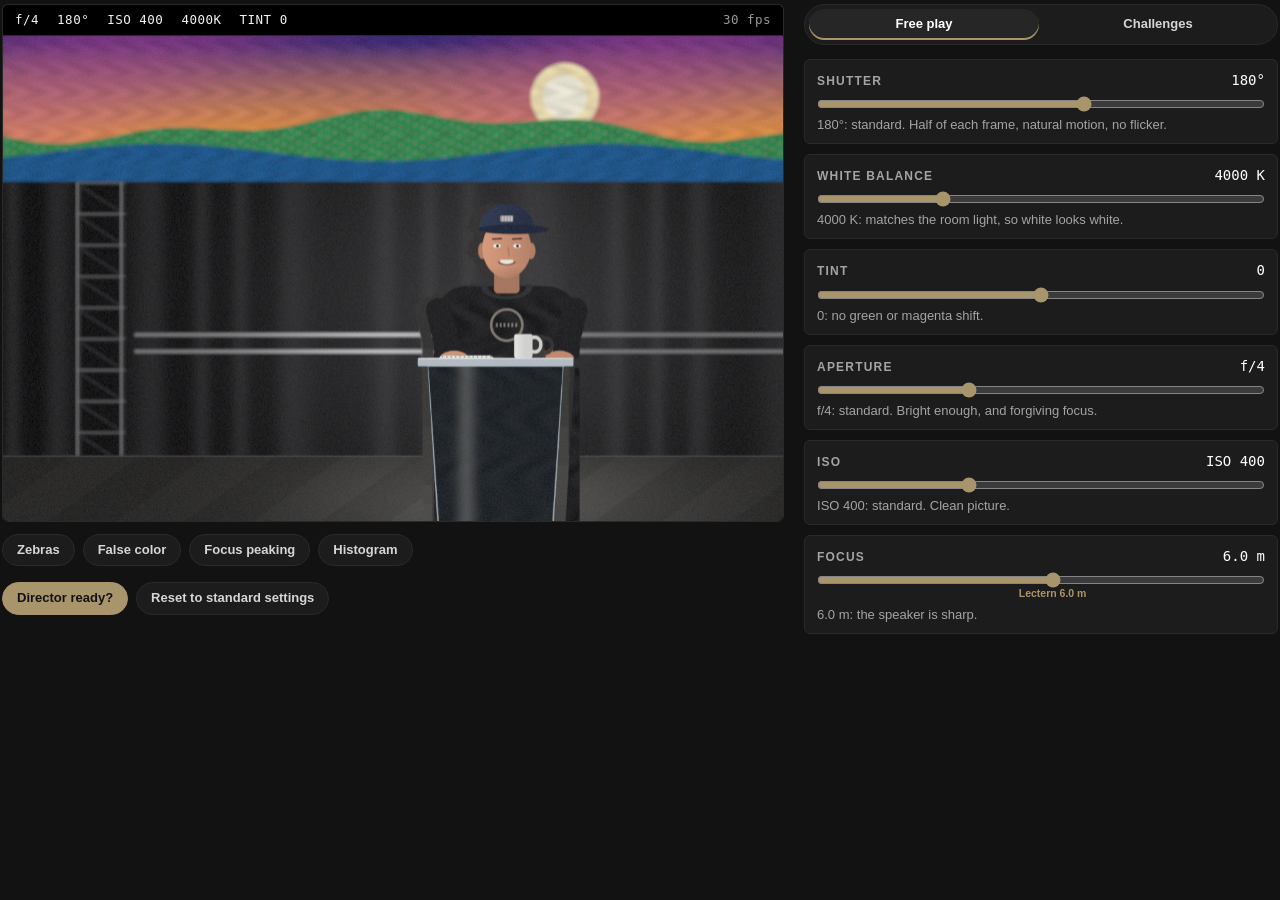
==== docs/tools/virtual-camera/index.html @ bad16772 "feat(virtual-camera): add WebGL2 camera pipeline and practice UI Co-Authored-By: Claude Opus 5.5 <no" ====
<!doctype html>
<html lang="en">
  <head>
    <meta charset="utf-8" />
    <meta name="viewport" content="width=device-width, initial-scale=1" />
    <title>Dial in the shot</title>
    <link rel="stylesheet" href="vcam.css" />
  </head>
  <body>
    <main class="vcam">
      <section class="finder" aria-label="Camera viewfinder">
        <div class="status" id="status"></div>
        <div class="screen">
          <canvas id="view" role="img" aria-label="The practice camera's picture of a speaker at a lectern in front of an LED wall"></canvas>
          <canvas id="histogram" class="histogram" width="192" height="88" hidden aria-hidden="true"></canvas>
          <p class="nogl" id="nogl" hidden>
            This practice camera needs WebGL2, which this browser doesn't have turned on. Try a recent version of Chrome, Edge, Firefox or Safari.
          </p>
        </div>
        <div class="tools" role="group" aria-label="Camera tools">
          <button type="button" data-tool="zebras" aria-pressed="false">Zebras</button>
          <button type="button" data-tool="falseColor" aria-pressed="false">False color</button>
          <button type="button" data-tool="peaking" aria-pressed="false">Focus peaking</button>
          <button type="button" data-tool="histogram" aria-pressed="false">Histogram</button>
        </div>
        <div class="legend" id="legend" hidden>
          <p class="legend-title">False color chart</p>
          <ul>
            <li><i style="background: #7320a0"></i>Crushed to black</li>
            <li><i style="background: #1a59e6"></i>Too dark</li>
            <li><i style="background: #808080"></i>In between</li>
            <li><i style="background: #33bf4d"></i>Middle gray</li>
            <li><i style="background: #f28cb3"></i>Good skin</li>
            <li><i style="background: #f2d926"></i>Almost too bright</li>
            <li><i style="background: #e61f1a"></i>Blown out</li>
          </ul>
        </div>
      </section>

      <section class="panel" aria-label="Camera settings">
        <div class="modes" role="tablist" aria-label="Mode">
          <button type="button" role="tab" data-mode="free" aria-selected="true">Free play</button>
          <button type="button" role="tab" data-mode="challenges" aria-selected="false">Challenges</button>
        </div>

        <div id="challenges" hidden>
          <ol class="scenario-list" id="scenario-list"></ol>
          <p class="hint" id="pick-hint">Pick a challenge. The camera starts with something wrong. Find it, fix it, then ask the director.</p>
          <div class="brief" id="brief" hidden></div>
        </div>

        <div class="controls" id="controls"></div>
      </section>

      <section class="director" aria-label="Director check">
        <div class="actions">
          <button type="button" id="check" class="primary">Director ready?</button>
          <button type="button" id="reset">Reset to standard settings</button>
        </div>
        <div id="results" class="results" aria-live="polite"></div>
      </section>
    </main>
    <script type="module" src="app.js"></script>
  </body>
</html>
---- docs/tools/virtual-camera/vcam.css ----
:root {
  --bg: #121212;
  --surface: #1c1c1c;
  --surface-2: #262626;
  --border: #2a2a2a;
  --gold: #a8956b;
  --gold-soft: #857655;
  --text: rgba(255, 255, 255, 0.82);
  --text-soft: rgba(255, 255, 255, 0.6);
  --text-mute: rgba(255, 255, 255, 0.45);
  --good: #6be0a0;
  --bad: #ff8a7a;
  --font: "Montserrat", -apple-system, BlinkMacSystemFont, "Segoe UI", "Helvetica Neue", Arial, sans-serif;
  --mono: "JetBrains Mono", ui-monospace, SFMono-Regular, Menlo, Consolas, monospace;
  color-scheme: dark;
}

* {
  box-sizing: border-box;
}

html,
body {
  margin: 0;
  background: var(--bg);
  color: var(--text);
  font-family: var(--font);
  font-size: 15px;
  line-height: 1.45;
}

button {
  font: inherit;
  color: inherit;
  cursor: pointer;
}

button:focus-visible,
input:focus-visible {
  outline: 2px solid var(--gold);
  outline-offset: 2px;
}

.vcam {
  display: grid;
  grid-template-columns: minmax(0, 1.65fr) minmax(300px, 1fr);
  grid-template-areas:
    "finder panel"
    "director panel";
  grid-template-rows: auto 1fr;
  gap: 16px 20px;
  padding: 4px 2px 8px;
  align-items: start;
}

.finder {
  grid-area: finder;
  min-width: 0;
}

.director {
  grid-area: director;
  min-width: 0;
}

.status {
  display: flex;
  flex-wrap: wrap;
  gap: 4px 18px;
  padding: 6px 12px;
  background: #000;
  border: 1px solid var(--border);
  border-bottom: 0;
  border-radius: 6px 6px 0 0;
  font-family: var(--mono);
  font-size: 12.5px;
  letter-spacing: 0.04em;
  color: #f2f2f2;
}

.status span:last-child {
  margin-left: auto;
  color: var(--text-soft);
}

.screen {
  position: relative;
  background: #000;
  border: 1px solid var(--border);
  border-radius: 0 0 6px 6px;
  overflow: hidden;
}

.screen canvas#view {
  display: block;
  width: 100%;
  height: auto;
}

.histogram {
  position: absolute;
  left: 10px;
  bottom: 10px;
  width: 192px;
  height: 88px;
  border-radius: 3px;
}

.nogl {
  margin: 0;
  padding: 48px 24px;
  text-align: center;
  color: var(--text-soft);
}

.tools {
  display: flex;
  flex-wrap: wrap;
  gap: 8px;
  margin-top: 12px;
}

.tools button,
.modes button,
.actions button {
  background: var(--surface);
  border: 1px solid var(--border);
  border-radius: 999px;
  padding: 6px 14px;
  font-size: 13px;
  font-weight: 600;
}

.tools button:hover,
.actions button:hover,
.modes button:hover {
  border-color: var(--gold-soft);
}

.tools button[aria-pressed="true"] {
  background: var(--gold);
  border-color: var(--gold);
  color: #121212;
}

.legend {
  margin-top: 12px;
  padding: 10px 12px;
  background: var(--surface);
  border: 1px solid var(--border);
  border-radius: 6px;
}

.legend-title {
  margin: 0 0 6px;
  font-size: 11px;
  font-weight: 700;
  text-transform: uppercase;
  letter-spacing: 0.12em;
  color: var(--text-mute);
}

.legend ul {
  display: flex;
  flex-wrap: wrap;
  gap: 6px 16px;
  margin: 0;
  padding: 0;
  list-style: none;
  font-size: 13px;
}

.legend i {
  display: inline-block;
  width: 12px;
  height: 12px;
  margin-right: 6px;
  border-radius: 2px;
  vertical-align: -1px;
}

.panel {
  grid-area: panel;
  min-width: 0;
}

.modes {
  display: flex;
  gap: 4px;
  padding: 4px;
  background: var(--surface);
  border: 1px solid var(--border);
  border-radius: 999px;
  margin-bottom: 14px;
}

.modes button {
  flex: 1;
  border: 0;
  background: transparent;
}

.modes button[aria-selected="true"] {
  background: var(--surface-2);
  color: #fff;
  box-shadow: inset 0 -2px 0 var(--gold);
}

.scenario-list {
  display: grid;
  grid-template-columns: 1fr 1fr;
  gap: 6px;
  margin: 0 0 12px;
  padding: 0;
  list-style: none;
}

.scenario-list button {
  display: flex;
  align-items: center;
  gap: 8px;
  width: 100%;
  height: 100%;
  padding: 7px 10px;
  text-align: left;
  font-size: 13px;
  line-height: 1.25;
  background: var(--surface);
  border: 1px solid var(--border);
  border-radius: 6px;
}

.scenario-list button:hover {
  border-color: var(--gold-soft);
}

.scenario-list button.active {
  border-color: var(--gold);
  background: var(--surface-2);
}

.scenario-list .num {
  flex: none;
  width: 20px;
  height: 20px;
  border-radius: 50%;
  display: grid;
  place-items: center;
  font-size: 11px;
  font-weight: 700;
  background: var(--surface-2);
  color: var(--text-soft);
}

.scenario-list .title {
  flex: 1;
}

.scenario-list .done {
  display: none;
  color: var(--good);
  font-weight: 700;
}

.scenario-list .completed .done {
  display: inline;
}

.hint {
  margin: 0 0 12px;
  color: var(--text-soft);
  font-size: 14px;
}

.brief {
  margin: 0 0 14px;
  padding: 10px 14px;
  border-left: 3px solid var(--gold);
  background: var(--surface);
  border-radius: 0 6px 6px 0;
}

.brief p {
  margin: 0;
  font-size: 14px;
}

.brief .brief-title {
  margin-bottom: 4px;
  font-weight: 700;
  color: #fff;
}

.controls {
  display: grid;
  gap: 10px;
}

.control {
  padding: 10px 12px 8px;
  background: var(--surface);
  border: 1px solid var(--border);
  border-radius: 6px;
}

.control-head {
  display: flex;
  justify-content: space-between;
  align-items: baseline;
  gap: 8px;
}

.control-head label {
  font-size: 12px;
  font-weight: 700;
  text-transform: uppercase;
  letter-spacing: 0.1em;
  color: var(--text-soft);
}

.control-head output {
  font-family: var(--mono);
  font-size: 14px;
  color: #fff;
}

.slider {
  position: relative;
}

.slider input {
  display: block;
  width: 100%;
  margin: 6px 0 4px;
  accent-color: var(--gold);
}

.slider .mark {
  position: absolute;
  top: 100%;
  left: calc(var(--at) * 0.96 + 2%);
  transform: translateX(-50%);
  margin-top: -2px;
  font-size: 10.5px;
  font-weight: 600;
  white-space: nowrap;
  color: var(--gold);
}

.slider .mark::before {
  content: "";
  position: absolute;
  left: 50%;
  bottom: 100%;
  width: 1px;
  height: 6px;
  background: var(--gold);
}

.control:has(.mark) .why {
  margin-top: 18px;
}

.why {
  margin: 2px 0 0;
  font-size: 13px;
  color: var(--text-soft);
}

.actions {
  display: flex;
  flex-wrap: wrap;
  gap: 8px;
}

.actions button.primary,
.results button.primary {
  background: var(--gold);
  border-color: var(--gold);
  color: #121212;
}

.results:empty {
  display: none;
}

.results {
  margin-top: 14px;
}

.not-ready {
  margin: 0 0 8px;
  font-weight: 700;
  color: #fff;
}

.checks {
  margin: 0;
  padding: 0;
  list-style: none;
  display: grid;
  gap: 6px;
}

.checks li {
  display: flex;
  gap: 10px;
  padding: 8px 12px;
  background: var(--surface);
  border: 1px solid var(--border);
  border-radius: 6px;
  font-size: 14px;
}

.checks li.fail {
  border-color: rgba(255, 138, 122, 0.45);
}

.checks li.pass {
  color: var(--text-soft);
}

.checks .mark-icon {
  flex: none;
  font-weight: 700;
}

.checks .fail .mark-icon {
  color: var(--bad);
}

.checks .pass .mark-icon {
  color: var(--good);
}

.ready {
  padding: 14px 16px;
  background: rgba(107, 224, 160, 0.08);
  border: 1px solid rgba(107, 224, 160, 0.5);
  border-radius: 6px;
}

.ready p {
  margin: 0 0 8px;
}

.ready .ready-title {
  font-size: 18px;
  font-weight: 800;
  color: var(--good);
}

.ready button {
  border-radius: 999px;
  padding: 6px 14px;
  font-size: 13px;
  font-weight: 600;
  border: 1px solid var(--gold);
}

@media (max-width: 760px) {
  .vcam {
    grid-template-columns: minmax(0, 1fr);
    grid-template-areas:
      "finder"
      "panel"
      "director";
    grid-template-rows: auto;
    gap: 14px;
  }

  .status {
    font-size: 11px;
    gap: 2px 12px;
  }

  .histogram {
    width: 128px;
    height: 59px;
  }

  .scenario-list {
    grid-template-columns: 1fr;
  }
}
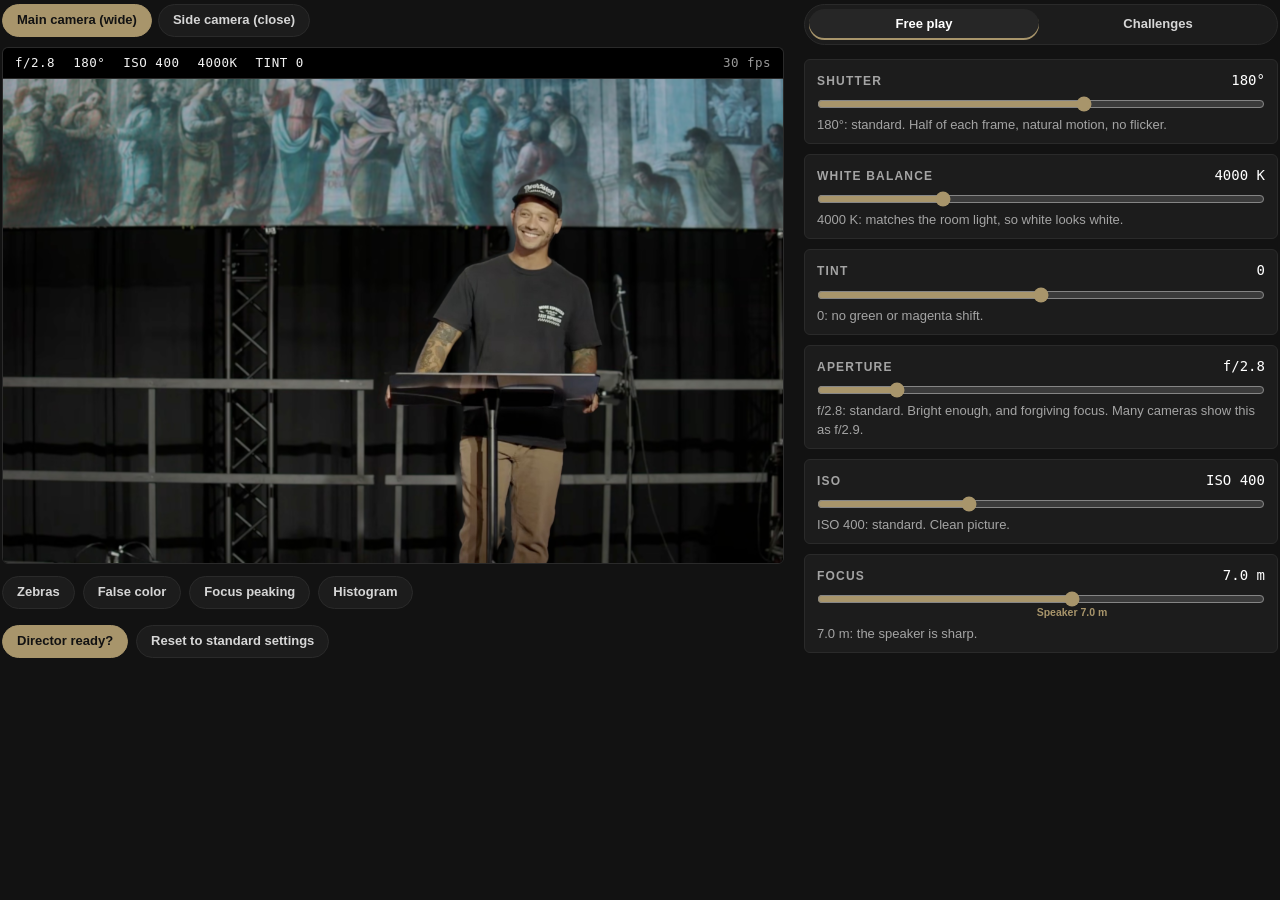
==== commit 0322b353: "feat(virtual-camera): add a camera picker and run each challenge on its own scene "Main camera (wide" ====
--- a/docs/tools/virtual-camera/index.html
+++ b/docs/tools/virtual-camera/index.html
@@ -9,9 +9,10 @@
   <body>
     <main class="vcam">
       <section class="finder" aria-label="Camera viewfinder">
+        <div class="scenes" id="scenes" role="group" aria-label="Camera"></div>
         <div class="status" id="status"></div>
         <div class="screen">
-          <canvas id="view" role="img" aria-label="The practice camera's picture of a speaker at a lectern in front of an LED wall"></canvas>
+          <canvas id="view" role="img"></canvas>
           <canvas id="histogram" class="histogram" width="192" height="88" hidden aria-hidden="true"></canvas>
           <p class="nogl" id="nogl" hidden>
             This practice camera needs WebGL2, which this browser doesn't have turned on. Try a recent version of Chrome, Edge, Firefox or Safari.
--- a/docs/tools/virtual-camera/vcam.css
+++ b/docs/tools/virtual-camera/vcam.css
@@ -184,6 +184,37 @@
   min-width: 0;
 }
 
+.scenes {
+  display: flex;
+  flex-wrap: wrap;
+  gap: 6px;
+  margin-bottom: 10px;
+}
+
+.scenes button {
+  background: var(--surface);
+  border: 1px solid var(--border);
+  border-radius: 999px;
+  padding: 6px 14px;
+  font-size: 13px;
+  font-weight: 600;
+}
+
+.scenes button:hover {
+  border-color: var(--gold-soft);
+}
+
+.scenes button[aria-pressed="true"] {
+  background: var(--gold);
+  border-color: var(--gold);
+  color: #121212;
+}
+
+.scenes[aria-busy="true"] button {
+  cursor: progress;
+  opacity: 0.6;
+}
+
 .modes {
   display: flex;
   gap: 4px;
@@ -254,6 +285,13 @@
 
 .scenario-list .title {
   flex: 1;
+}
+
+.scenario-list .title small {
+  display: block;
+  margin-top: 2px;
+  font-size: 11px;
+  color: var(--text-mute);
 }
 
 .scenario-list .done {
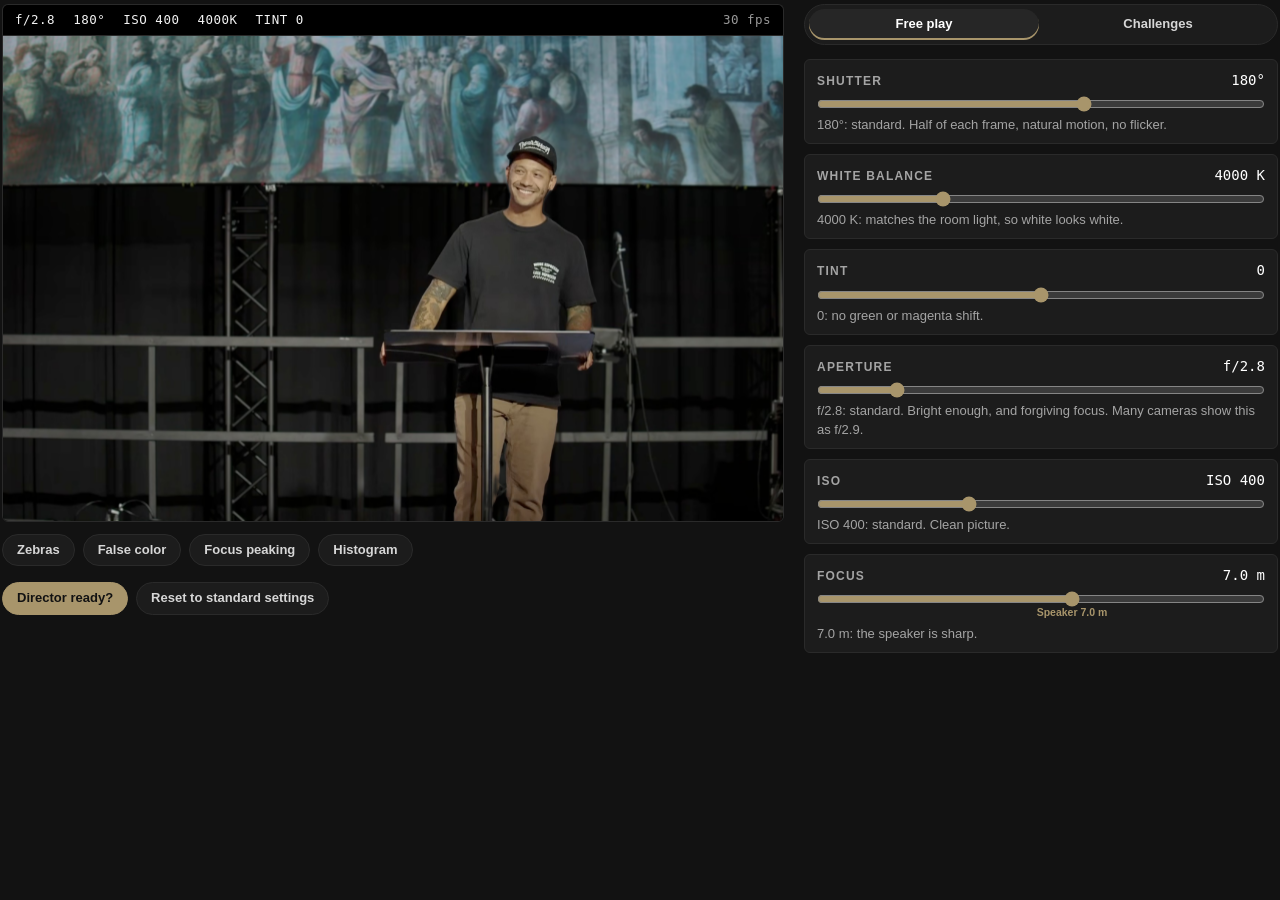
==== commit 2cddeb04: "refactor(virtual-camera): keep only the main camera and roll the LED bands visibly Drops the side ca" ====
--- a/docs/tools/virtual-camera/index.html
+++ b/docs/tools/virtual-camera/index.html
@@ -9,7 +9,6 @@
   <body>
     <main class="vcam">
       <section class="finder" aria-label="Camera viewfinder">
-        <div class="scenes" id="scenes" role="group" aria-label="Camera"></div>
         <div class="status" id="status"></div>
         <div class="screen">
           <canvas id="view" role="img"></canvas>
--- a/docs/tools/virtual-camera/vcam.css
+++ b/docs/tools/virtual-camera/vcam.css
@@ -184,37 +184,6 @@
   min-width: 0;
 }
 
-.scenes {
-  display: flex;
-  flex-wrap: wrap;
-  gap: 6px;
-  margin-bottom: 10px;
-}
-
-.scenes button {
-  background: var(--surface);
-  border: 1px solid var(--border);
-  border-radius: 999px;
-  padding: 6px 14px;
-  font-size: 13px;
-  font-weight: 600;
-}
-
-.scenes button:hover {
-  border-color: var(--gold-soft);
-}
-
-.scenes button[aria-pressed="true"] {
-  background: var(--gold);
-  border-color: var(--gold);
-  color: #121212;
-}
-
-.scenes[aria-busy="true"] button {
-  cursor: progress;
-  opacity: 0.6;
-}
-
 .modes {
   display: flex;
   gap: 4px;
@@ -285,13 +254,6 @@
 
 .scenario-list .title {
   flex: 1;
-}
-
-.scenario-list .title small {
-  display: block;
-  margin-top: 2px;
-  font-size: 11px;
-  color: var(--text-mute);
 }
 
 .scenario-list .done {
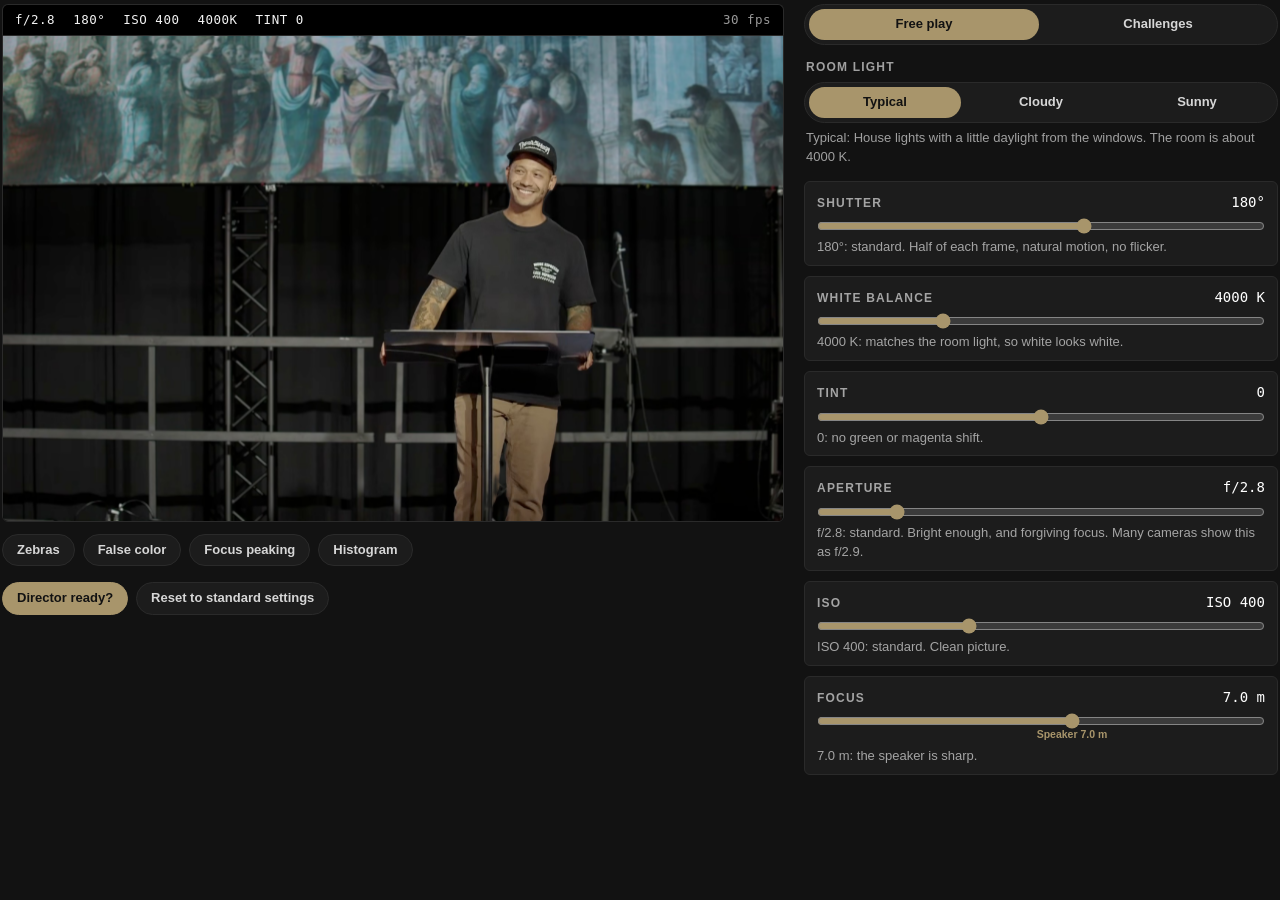
==== commit 4c9d4f71: "feat: add a Room light switch to free play, locked to the challenge's weather Co-Authored-By: Claude" ====
--- a/docs/tools/virtual-camera/index.html
+++ b/docs/tools/virtual-camera/index.html
@@ -20,7 +20,7 @@
         <div class="tools" role="group" aria-label="Camera tools">
           <button type="button" data-tool="zebras" aria-pressed="false">Zebras</button>
           <button type="button" data-tool="falseColor" aria-pressed="false">False color</button>
-          <button type="button" data-tool="peaking" aria-pressed="false">Focus peaking</button>
+          <button type="button" data-tool="peaking" aria-pressed="false"><span class="long">Focus peaking</span><span class="short">Peaking</span></button>
           <button type="button" data-tool="histogram" aria-pressed="false">Histogram</button>
         </div>
         <div class="legend" id="legend" hidden>
@@ -38,7 +38,7 @@
       </section>
 
       <section class="panel" aria-label="Camera settings">
-        <div class="modes" role="tablist" aria-label="Mode">
+        <div class="modes segmented" role="tablist" aria-label="Mode">
           <button type="button" role="tab" data-mode="free" aria-selected="true">Free play</button>
           <button type="button" role="tab" data-mode="challenges" aria-selected="false">Challenges</button>
         </div>
@@ -47,6 +47,12 @@
           <ol class="scenario-list" id="scenario-list"></ol>
           <p class="hint" id="pick-hint">Pick a challenge. The camera starts with something wrong. Find it, fix it, then ask the director.</p>
           <div class="brief" id="brief" hidden></div>
+        </div>
+
+        <div class="room" role="group" aria-labelledby="room-label">
+          <div class="room-head"><span class="room-label" id="room-label">Room light</span><span class="room-lock" id="room-lock" hidden>Set by the challenge</span></div>
+          <div class="segmented" id="room-light"></div>
+          <p class="why" id="room-note"></p>
         </div>
 
         <div class="controls" id="controls"></div>
@@ -60,6 +66,7 @@
         <div id="results" class="results" aria-live="polite"></div>
       </section>
     </main>
+    <script src="../../javascripts/detent.js"></script>
     <script type="module" src="app.js"></script>
   </body>
 </html>
--- a/docs/tools/virtual-camera/vcam.css
+++ b/docs/tools/virtual-camera/vcam.css
@@ -113,6 +113,10 @@
   color: var(--text-soft);
 }
 
+.tools .short {
+  display: none;
+}
+
 .tools {
   display: flex;
   flex-wrap: wrap;
@@ -121,7 +125,6 @@
 }
 
 .tools button,
-.modes button,
 .actions button {
   background: var(--surface);
   border: 1px solid var(--border);
@@ -132,8 +135,7 @@
 }
 
 .tools button:hover,
-.actions button:hover,
-.modes button:hover {
+.actions button:hover {
   border-color: var(--gold-soft);
 }
 
@@ -184,26 +186,75 @@
   min-width: 0;
 }
 
-.modes {
+.segmented {
   display: flex;
   gap: 4px;
   padding: 4px;
   background: var(--surface);
   border: 1px solid var(--border);
   border-radius: 999px;
+}
+
+.segmented button {
+  flex: 1;
+  min-width: 0;
+  padding: 6px 10px;
+  border: 0;
+  border-radius: 999px;
+  background: transparent;
+  font-size: 13px;
+  font-weight: 600;
+}
+
+.segmented button:not([aria-pressed="true"], [aria-selected="true"], :disabled):hover {
+  background: var(--surface-2);
+}
+
+.segmented button[aria-selected="true"],
+.segmented button[aria-pressed="true"] {
+  background: var(--gold);
+  color: #121212;
+}
+
+.segmented button:disabled {
+  cursor: default;
+}
+
+.segmented button:disabled:not([aria-pressed="true"]) {
+  color: var(--text-mute);
+}
+
+.modes {
   margin-bottom: 14px;
 }
 
-.modes button {
-  flex: 1;
-  border: 0;
-  background: transparent;
-}
-
-.modes button[aria-selected="true"] {
-  background: var(--surface-2);
-  color: #fff;
-  box-shadow: inset 0 -2px 0 var(--gold);
+.room {
+  margin-bottom: 14px;
+}
+
+.room-head {
+  display: flex;
+  justify-content: space-between;
+  align-items: baseline;
+  gap: 8px;
+  margin: 0 2px 6px;
+}
+
+.room-label {
+  font-size: 12px;
+  font-weight: 700;
+  text-transform: uppercase;
+  letter-spacing: 0.1em;
+  color: var(--text-soft);
+}
+
+.room-lock {
+  font-size: 12px;
+  color: var(--text-mute);
+}
+
+.room .why {
+  margin: 6px 2px 0;
 }
 
 .scenario-list {
@@ -236,7 +287,17 @@
 
 .scenario-list button.active {
   border-color: var(--gold);
-  background: var(--surface-2);
+  background: var(--gold);
+  color: #121212;
+}
+
+.scenario-list button.active .num {
+  background: #121212;
+  color: var(--gold);
+}
+
+.scenario-list button.active .done {
+  color: #121212;
 }
 
 .scenario-list .num {
@@ -275,9 +336,9 @@
 .brief {
   margin: 0 0 14px;
   padding: 10px 14px;
-  border-left: 3px solid var(--gold);
-  background: var(--surface);
-  border-radius: 0 6px 6px 0;
+  border: 1px solid var(--border);
+  background: var(--surface);
+  border-radius: 6px;
 }
 
 .brief p {
@@ -469,6 +530,38 @@
     gap: 14px;
   }
 
+  .finder {
+    position: sticky;
+    top: 0;
+    z-index: 2;
+    margin: 0 -2px;
+    padding: 8px 2px 10px;
+    background: var(--bg);
+    box-shadow: 0 10px 12px -10px rgba(0, 0, 0, 0.9);
+  }
+
+  .tools {
+    flex-wrap: nowrap;
+    gap: 6px;
+    margin-top: 8px;
+  }
+
+  .tools button {
+    flex: 1 1 0;
+    min-width: 0;
+    padding: 6px 2px;
+    font-size: 11px;
+    white-space: nowrap;
+  }
+
+  .tools .long {
+    display: none;
+  }
+
+  .tools .short {
+    display: inline;
+  }
+
   .status {
     font-size: 11px;
     gap: 2px 12px;
